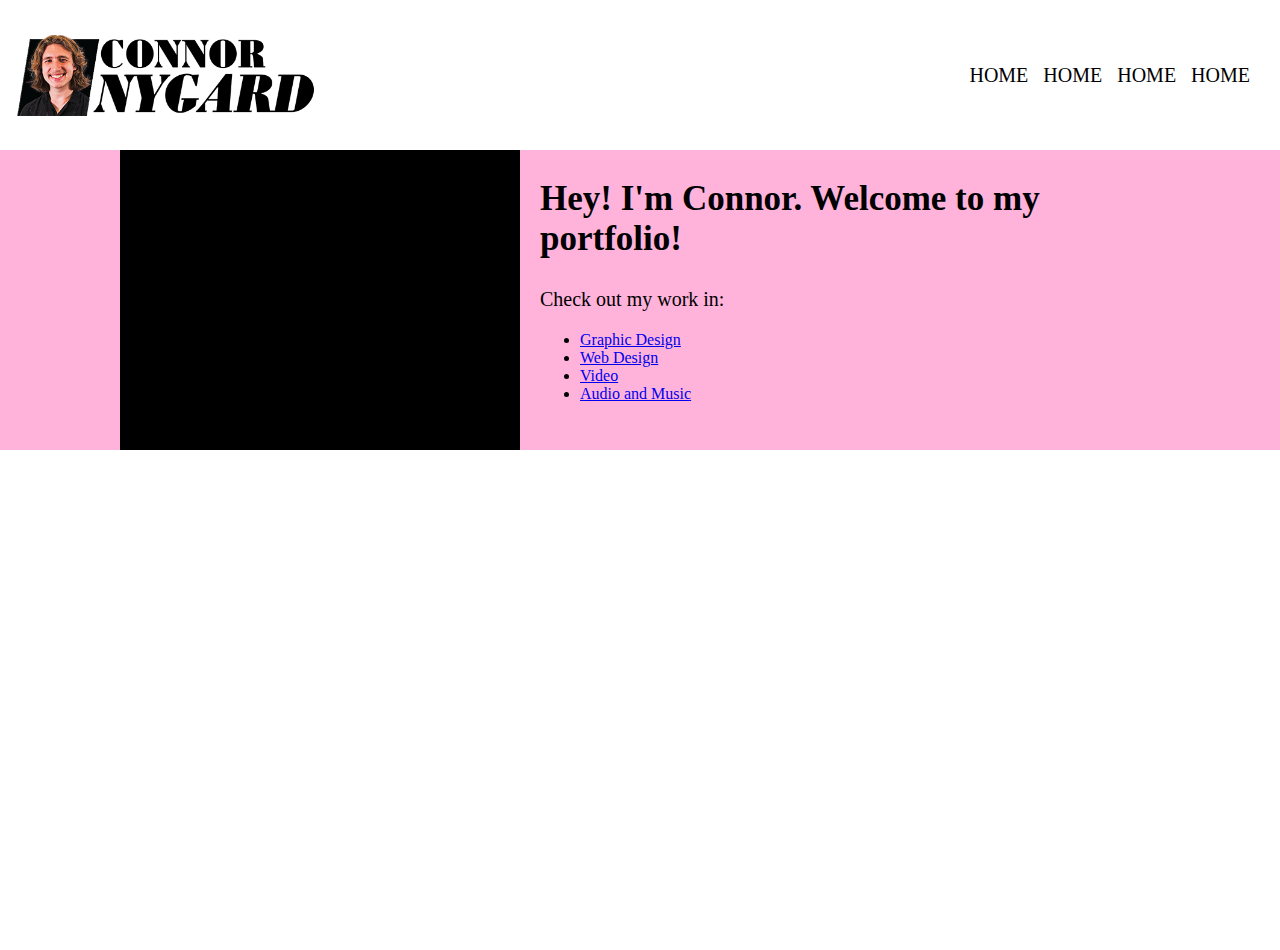
==== index.html @ 9d5c1427 "Update" ====
<!doctype html>
<html>
<head>
<meta charset="UTF-8">
<title>Connor Nygard</title>
<meta name="viewport" content="width=device-width, initial-scale=1.0">
<link href="portfolio.css" rel="stylesheet" type="text/css">
</head>
	

<body>
	
	<script>
  function toggleMenu() {
    const navMenu = document.getElementById('navMenu');
    navMenu.classList.toggle('show');
  }
</script>
	<div class="header">
		<a href="index.html">	<h1>Connor Nygard</h1></a>
	
		<button class="hamburger" onclick="toggleMenu()">
    <span></span>
    <span></span>
    <span></span>
  </button>
	  <ul id="navMenu">
    <li><a href="index.html">HOME</a></li>
    <li><a href="index.html">HOME</a></li>
	<li><a href="index.html">HOME</a></li>
	<li><a href="index.html">HOME</a></li>
    
  </ul>
		
	</div>
	
	<div class="project">
	

		<div class="projectimage">
			</div>
			<div class="projecttext">
		<h2>Hey! I'm Connor. Welcome to my portfolio!</h2>
		<p>Check out my work in:</p>
		<ul>
		<li><a href="index.html">Graphic Design</a></li>
    <li><a href="index.html">Web Design</a></li>
	<li><a href="index.html">Video</a></li>
	<li><a href="index.html">Audio and Music</a></li>
				</ul>
		
		
		
		</div>
	
	</div>

	
	<div class="banner2">
	
	

	
	</div>
</body>
</html>
---- portfolio.css ----
@charset "UTF-8";

* {
  box-sizing: border-box;
}

html, body {
  max-width: 100%;
  overflow-x: hidden;
}

body {
	
background-color: white;
padding: 0px;
margin: 0;
font-family: futura;
	
}

.hamburger {
  display: none;
  flex-direction: column;
  justify-content: space-between;
  width: 30px;
  height: 22px;
  background: none;
  border: none;
  cursor: pointer;
  margin-left: auto;
  margin-right: 20px;
  padding: 0;
}

.hamburger span {
  height: 3px;
  width: 100%;
  background-color: black;
  display: block;
  border-radius: 2px;
}

.header {
	
	height: 150px;
	width: 100%;
	background-color: white;
	padding: 0;
	margin: 0;
	display: flex;
	position: sticky; top: 0;
	align-items: center;
		
}

.header h1 {
    color: transparent;
    background-image: url("h1.png");
    background-repeat: none;
    background-size: cover;
    height: 97px;
    width: 300px;
    padding: none;
    margin-left: 15px;
}

.header a {
	
	text-decoration: none;
	color: black;
	
}

.header ul {
    float: right;
    text-align: right;
	margin-left: auto; /* This pushes the ul to the right */
    margin-right: 20px;
	font-size: 20px;
}
.header ul li {
	
	color: black;
	display: inline-block;
	padding-right: 10px;
	
	
}

.header li a:hover {
		

	text-decoration: underline;
		
	
	}


.project {
	
	display: flex;
	background-color: #ffb3db;
	margin: 0;
	padding: 0;
	 justify-content: center;
    
}

.projecttext {
	
	display: block;
	width: 50%;
	padding-left: 20px;
	padding-right: 20px;
}

.projecttext p {
	
	font-size: 20px;
}

.projecttext h2 {
	
	font-size: 35px;
}

.projectimage {
	
	align-items: center;  
	background-color: black;
	display: block;
	width: 400px;
	height: 300px;
	padding-left: 20px;
	padding-right: 20px;
}



.banner2 {
	
		display: block;
	height: 500px;
	background-color: white;
}

@media only screen and (max-width: 600px) {
	
  .header {
    display: flex;
    flex-direction: row;
    flex-wrap: wrap;
    align-items: center;
    height: auto;
    padding: 10px;
	  position: absolute;
  }

  .header h1 {
    margin: 0;
    flex: 1;
  }

  .hamburger {
    display: flex; /* show hamburger only on mobile */
  }

  .header ul {
    display: none;
    flex-direction: column;
    width: 100vw;
    padding: 0;
    margin-top: 10px;
  }

  .header ul.show {
    display: flex;
  }

  .header ul li {
    text-align: center;
    display: block;
  }
	
	.header li a {
		
	display: block;
	width: 100vw;
		padding: 5px;
		margin: none;
		
	}
	
	.header li a:hover {
		
		background-color: #ffb3db;
		color: white;
		text-decoration: none;
	}
	
	.projecttext {
	
	display: block;
	width: 100%;
		padding: none;
		margin: none;

}
	
.projectimage {
  background-color: black;
  width: 75%;
  height: 300px;
  padding: 0;
	margin: 0 auto;
	}
	
	.project {
	
	display: block;	
	background-color: #ffb3db;
	margin: 0;
	 justify-content: center;
		padding: 0;
		margin: 0;
		margin-top: 100px;
		width: 100vw;
    
}

}
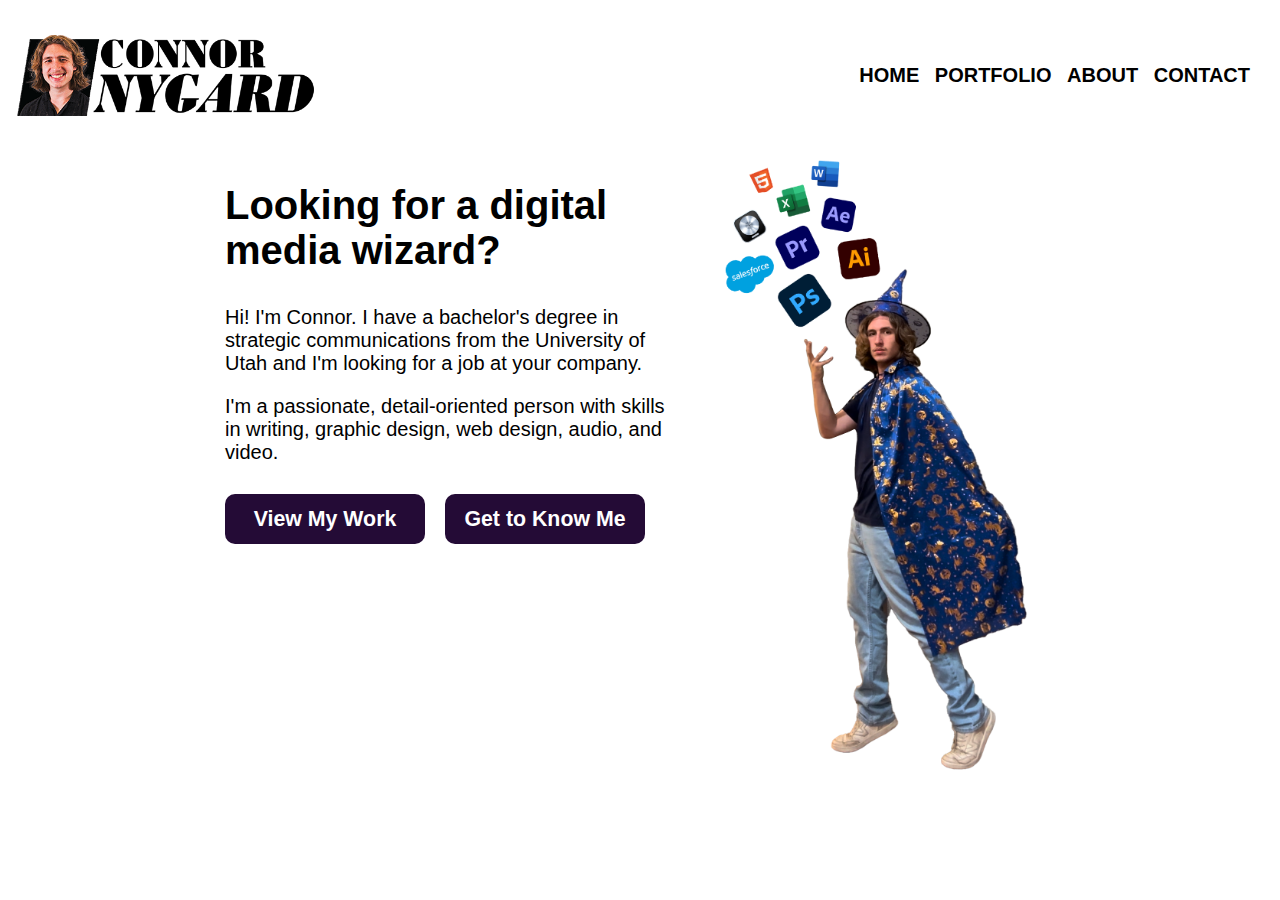
==== commit de5a3eaf: "WIZARD" ====
--- a/index.html
+++ b/index.html
@@ -15,6 +15,12 @@
     const navMenu = document.getElementById('navMenu');
     navMenu.classList.toggle('show');
   }
+		function toggleMenu() {
+  const navMenu = document.getElementById('navMenu');
+  const hamburger = document.querySelector('.hamburger');
+  navMenu.classList.toggle('show');
+  hamburger.classList.toggle('active'); // <-- add this
+}
 </script>
 	<div class="header">
 		<a href="index.html">	<h1>Connor Nygard</h1></a>
@@ -26,9 +32,9 @@
   </button>
 	  <ul id="navMenu">
     <li><a href="index.html">HOME</a></li>
-    <li><a href="index.html">HOME</a></li>
-	<li><a href="index.html">HOME</a></li>
-	<li><a href="index.html">HOME</a></li>
+    <li><a href="index.html">PORTFOLIO</a></li>
+	<li><a href="index.html">ABOUT</a></li>
+	<li><a href="index.html">CONTACT</a></li>
     
   </ul>
 		
@@ -36,31 +42,25 @@
 	
 	<div class="project">
 	
-
-		<div class="projectimage">
-			</div>
 			<div class="projecttext">
-		<h2>Hey! I'm Connor. Welcome to my portfolio!</h2>
-		<p>Check out my work in:</p>
-		<ul>
-		<li><a href="index.html">Graphic Design</a></li>
-    <li><a href="index.html">Web Design</a></li>
-	<li><a href="index.html">Video</a></li>
-	<li><a href="index.html">Audio and Music</a></li>
-				</ul>
+		<h2>Looking for a digital media wizard?</h2>
+				<p>Hi! I'm Connor. I have a bachelor's degree in strategic communications from the University of Utah and I'm looking for a job at your company.</p>
+				<p>I'm a passionate, detail-oriented person with skills in writing, graphic design, web design, audio, and video.</p>
+		
+				<div class="buttons">
+				<button>View My Work</button>
+		<button>Get to Know Me</button>
+		</div>
+		
+	  </div>
 		
 		
-		
-		</div>
+		<div class="projectimage">
+			<img src="wizard.png" width="350px">
+	  </div>
 	
 	</div>
 
-	
-	<div class="banner2">
-	
-	
 
-	
-	</div>
 </body>
 </html>
--- a/portfolio.css
+++ b/portfolio.css
@@ -7,6 +7,7 @@
 html, body {
   max-width: 100%;
   overflow-x: hidden;
+	font-family: helvetica;
 }
 
 body {
@@ -14,14 +15,14 @@
 background-color: white;
 padding: 0px;
 margin: 0;
-font-family: futura;
 	
 }
 
 .hamburger {
   display: none;
   flex-direction: column;
-  justify-content: space-between;
+  justify-content: center;
+  align-items: center;
   width: 30px;
   height: 22px;
   background: none;
@@ -33,24 +34,41 @@
 }
 
 .hamburger span {
-  height: 3px;
+  height: 5px;
   width: 100%;
-  background-color: black;
   display: block;
   border-radius: 2px;
+  background-color: black;
+  transition: all 0.3s ease;
+  margin: 3px 0;
 }
 
 .header {
 	
+	font-weight: bold;
 	height: 150px;
 	width: 100%;
-	background-color: white;
 	padding: 0;
 	margin: 0;
 	display: flex;
 	position: sticky; top: 0;
 	align-items: center;
+	background-color: white;
+
+
 		
+}
+
+.hamburger.active span:nth-child(1) {
+  transform: rotate(45deg) translate(5px, 5px);
+}
+
+.hamburger.active span:nth-child(2) {
+  opacity: 0;
+}
+
+.hamburger.active span:nth-child(3) {
+  transform: rotate(-45deg) translate(5px, -5px);
 }
 
 .header h1 {
@@ -67,6 +85,8 @@
 .header a {
 	
 	text-decoration: none;
+	font-family: helvetica;
+	font: bold;
 	color: black;
 	
 }
@@ -98,13 +118,17 @@
 
 .project {
 	
+	color: black;
 	display: flex;
-	background-color: #ffb3db;
-	margin: 0;
+	background-color: white;
+	margin: 0 auto;
 	padding: 0;
 	 justify-content: center;
+	width: 75vw;
     
-}
+
+}
+
 
 .projecttext {
 	
@@ -121,16 +145,14 @@
 
 .projecttext h2 {
 	
-	font-size: 35px;
+	font-size: 30pt;
+	font-weight: bold;
 }
 
 .projectimage {
 	
 	align-items: center;  
-	background-color: black;
 	display: block;
-	width: 400px;
-	height: 300px;
 	padding-left: 20px;
 	padding-right: 20px;
 }
@@ -142,6 +164,35 @@
 		display: block;
 	height: 500px;
 	background-color: white;
+
+}
+
+button {
+	
+	width: 200px;
+	height: 50px;
+	border: none;
+	border-radius: 10px;
+	background-color: #240B36;
+	color: white;
+	font-size: 16pt;
+	font-weight: bold;
+	
+}
+
+.buttons {
+	display: flex;
+  gap: 20px;
+  margin-top: 30px;
+	
+	
+}
+
+button:hover {
+	
+	background-color: white;
+	color: #240B36;
+	border: medium;
 }
 
 @media only screen and (max-width: 600px) {
@@ -153,7 +204,9 @@
     align-items: center;
     height: auto;
     padding: 10px;
-	  position: absolute;
+    position: sticky; /* changed from absolute to sticky */
+    top: 0;
+    z-index: 10;
   }
 
   .header h1 {
@@ -168,6 +221,7 @@
   .header ul {
     display: none;
     flex-direction: column;
+    align-items: center; /* centers the entire menu */
     width: 100vw;
     padding: 0;
     margin-top: 10px;
@@ -180,52 +234,40 @@
   .header ul li {
     text-align: center;
     display: block;
-  }
-	
-	.header li a {
-		
-	display: block;
-	width: 100vw;
-		padding: 5px;
-		margin: none;
-		
-	}
-	
-	.header li a:hover {
-		
-		background-color: #ffb3db;
-		color: white;
-		text-decoration: none;
-	}
-	
-	.projecttext {
-	
-	display: block;
-	width: 100%;
-		padding: none;
-		margin: none;
-
-}
-	
-.projectimage {
-  background-color: black;
-  width: 75%;
-  height: 300px;
-  padding: 0;
-	margin: 0 auto;
-	}
-	
-	.project {
-	
-	display: block;	
-	background-color: #ffb3db;
-	margin: 0;
-	 justify-content: center;
-		padding: 0;
-		margin: 0;
-		margin-top: 100px;
-		width: 100vw;
-    
-}
-
-}
+    width: 100%; /* ensures full-width clickable links */
+  }
+
+  .header li a {
+    display: block;
+    width: 100%;
+    padding: 10px 0;
+    text-align: center;
+  }
+
+  .header li a:hover {
+    background-color: #240B36;
+    color: white;
+    text-decoration: none;
+  }
+
+  .project {
+    display: block;	
+    margin: 50px auto 0 auto; 
+    padding: 0;
+    width: 75vw;
+  }
+
+  .projecttext {
+    display: block;
+    width: 100%;
+    padding: 0;
+    margin: 0;
+  }
+
+  .projectimage {
+    width: 75%;
+    padding: 0;
+    margin: 0 auto;
+	  margin-top: 50px;
+  }
+}
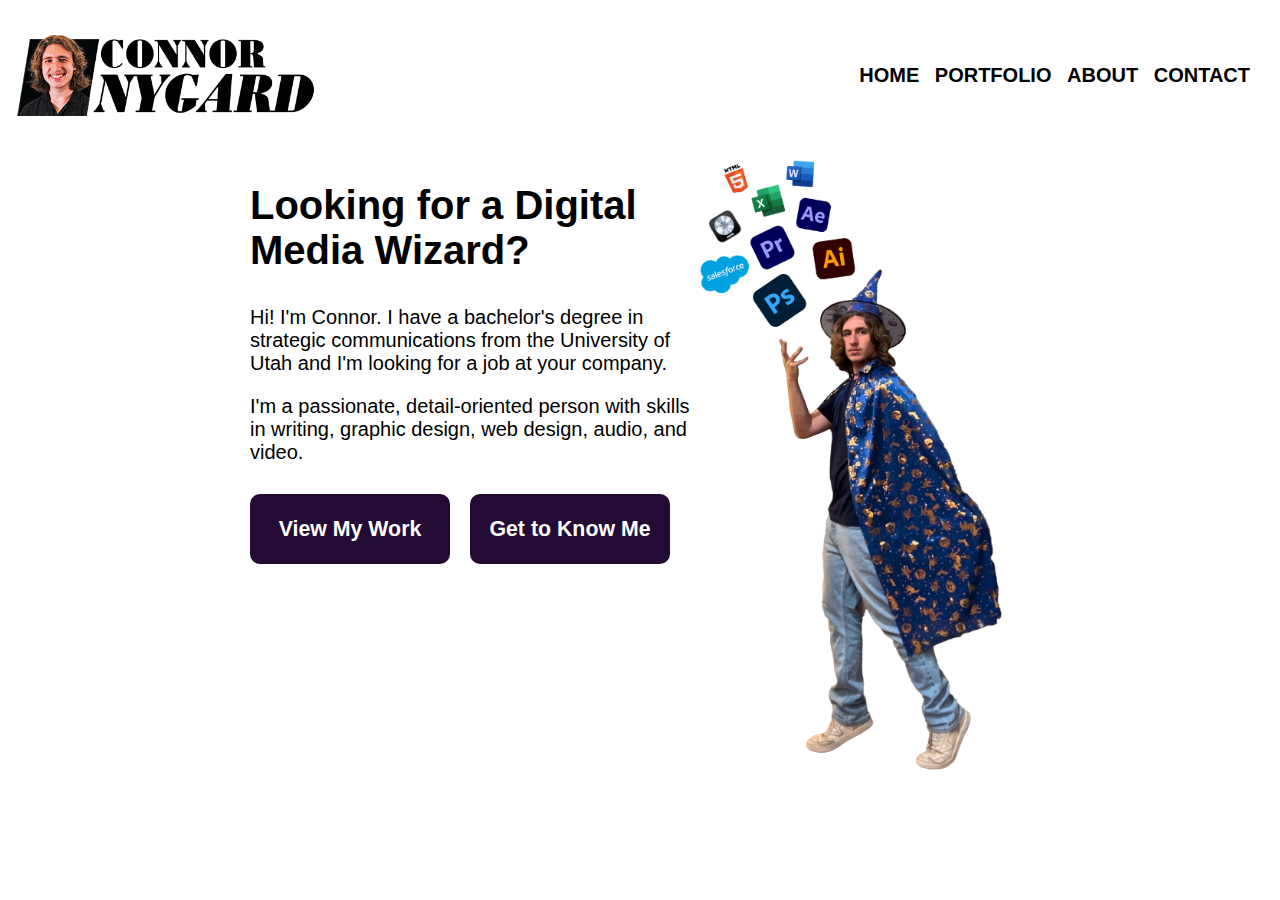
==== commit ebfc32c4: "Update index.html" ====
--- a/index.html
+++ b/index.html
@@ -43,7 +43,7 @@
 	<div class="project">
 	
 			<div class="projecttext">
-		<h2>Looking for a digital media wizard?</h2>
+		<h2>Looking for a Digital Media Wizard?</h2>
 				<p>Hi! I'm Connor. I have a bachelor's degree in strategic communications from the University of Utah and I'm looking for a job at your company.</p>
 				<p>I'm a passionate, detail-oriented person with skills in writing, graphic design, web design, audio, and video.</p>
 		
--- a/portfolio.css
+++ b/portfolio.css
@@ -33,6 +33,10 @@
   padding: 0;
 }
 
+.hamburger:hover {
+  background: none !important;
+}
+
 .hamburger span {
   height: 5px;
   width: 100%;
@@ -155,22 +159,15 @@
 	display: block;
 	padding-left: 20px;
 	padding-right: 20px;
-}
-
-
-
-.banner2 {
-	
-		display: block;
-	height: 500px;
-	background-color: white;
-
-}
+	  margin-left: -50px;
+}
+
+
 
 button {
 	
 	width: 200px;
-	height: 50px;
+	height: 70px;
 	border: none;
 	border-radius: 10px;
 	background-color: #240B36;
@@ -190,9 +187,9 @@
 
 button:hover {
 	
-	background-color: white;
+	background-color: white; 
 	color: #240B36;
-	border: medium;
+	border: 2px solid #240B36;
 }
 
 @media only screen and (max-width: 600px) {
@@ -269,5 +266,6 @@
     padding: 0;
     margin: 0 auto;
 	  margin-top: 50px;
-  }
-}
+	
+  }
+}
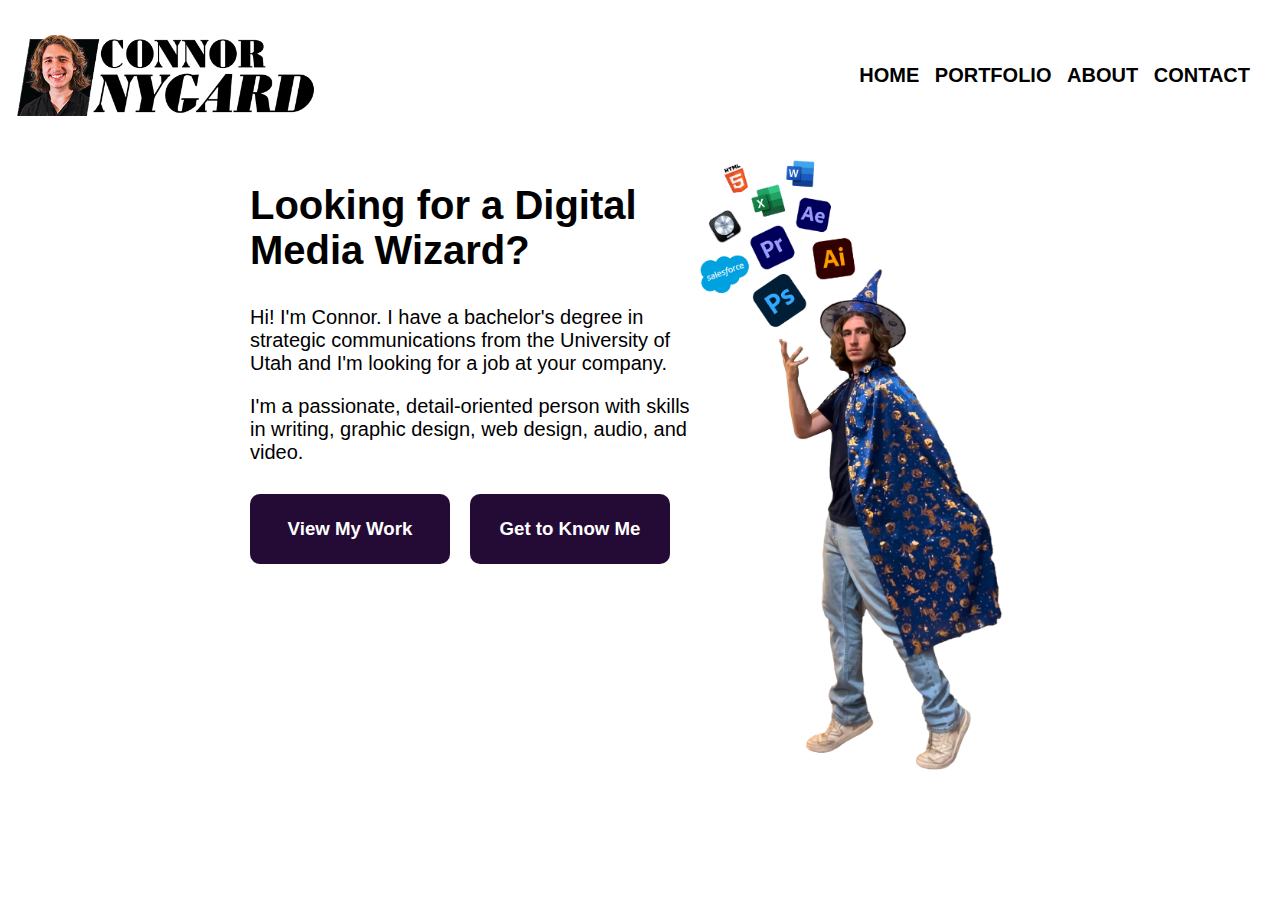
==== commit d9a14965: "Buttons fix" ====
--- a/index.html
+++ b/index.html
@@ -48,8 +48,8 @@
 				<p>I'm a passionate, detail-oriented person with skills in writing, graphic design, web design, audio, and video.</p>
 		
 				<div class="buttons">
-				<button>View My Work</button>
-		<button>Get to Know Me</button>
+				<button class="big">View My Work</button>
+		<button class="big">Get to Know Me</button>
 		</div>
 		
 	  </div>
--- a/portfolio.css
+++ b/portfolio.css
@@ -164,7 +164,17 @@
 
 
 
-button {
+
+
+.buttons {
+	display: flex;
+  gap: 20px;
+  margin-top: 30px;
+	
+	
+}
+
+.big {
 	
 	width: 200px;
 	height: 70px;
@@ -172,20 +182,11 @@
 	border-radius: 10px;
 	background-color: #240B36;
 	color: white;
-	font-size: 16pt;
+	font-size: 14pt;
 	font-weight: bold;
 	
 }
-
-.buttons {
-	display: flex;
-  gap: 20px;
-  margin-top: 30px;
-	
-	
-}
-
-button:hover {
+.big:hover {
 	
 	background-color: white; 
 	color: #240B36;
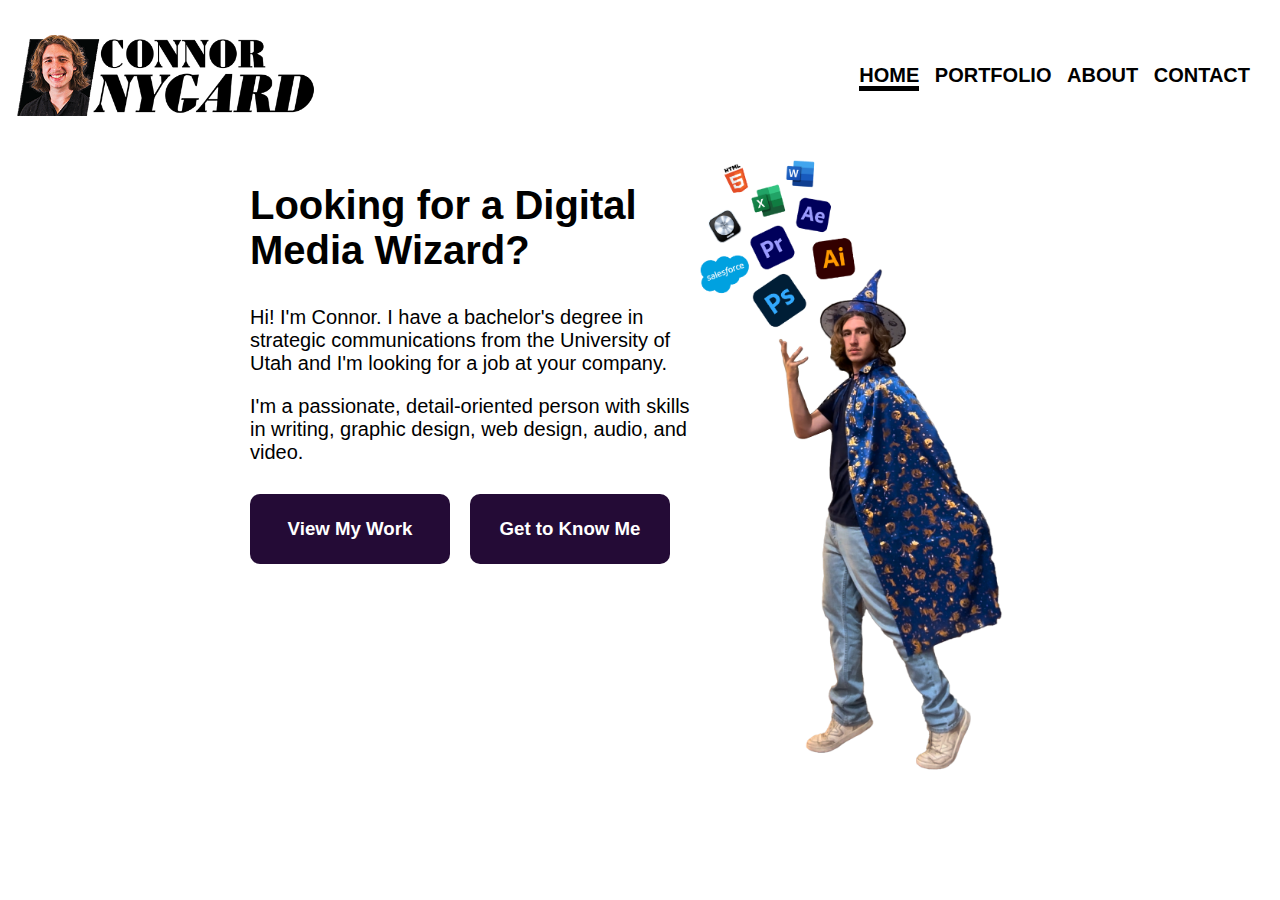
==== commit 08b21f56: "Underline" ====
--- a/index.html
+++ b/index.html
@@ -31,7 +31,7 @@
     <span></span>
   </button>
 	  <ul id="navMenu">
-    <li><a href="index.html">HOME</a></li>
+    <li><a class="active" href="index.html">HOME</a></li>
     <li><a href="index.html">PORTFOLIO</a></li>
 	<li><a href="index.html">ABOUT</a></li>
 	<li><a href="index.html">CONTACT</a></li>
--- a/portfolio.css
+++ b/portfolio.css
@@ -92,7 +92,12 @@
 	font-family: helvetica;
 	font: bold;
 	color: black;
-	
+
+}
+
+.header .active  {
+	
+	border-bottom: 5px solid;
 }
 
 .header ul {
@@ -111,13 +116,7 @@
 	
 }
 
-.header li a:hover {
-		
-
-	text-decoration: underline;
-		
-	
-	}
+
 
 
 .project {
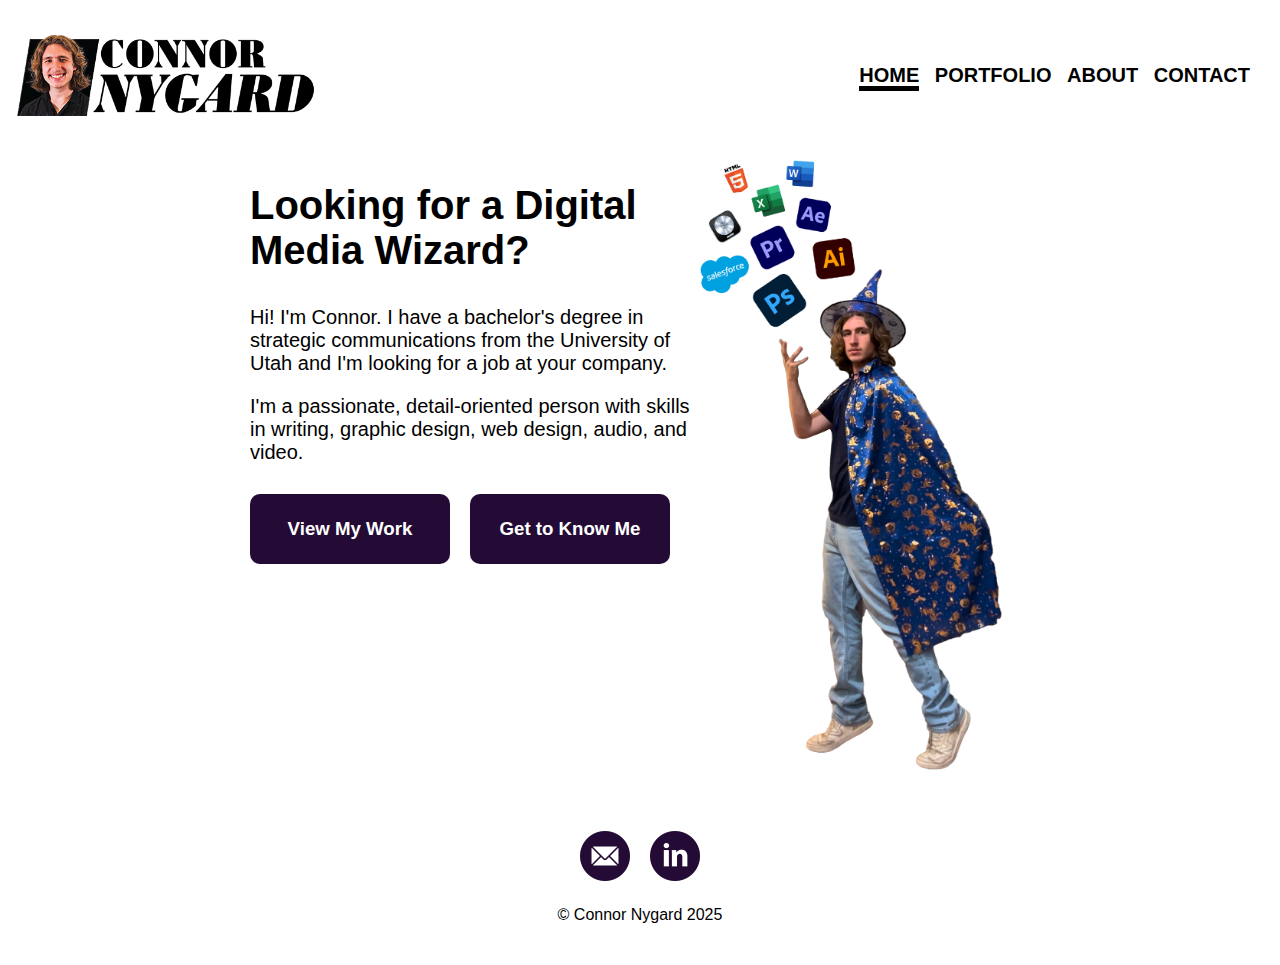
==== commit 70f13012: "Footer" ====
--- a/index.html
+++ b/index.html
@@ -60,6 +60,16 @@
 	  </div>
 	
 	</div>
+	
+	<footer>
+		<div class="icons">
+	<a href="mailto:connoranygard@gmail.com" class="icon" id="email"><div>Email</div></a>
+		
+	<a href="https://www.linkedin.com/in/canygard/" class="icon" id="linkedin"><div >LinkedIn</div></a>
+			</div>
+	<p>© Connor Nygard 2025</p>
+	
+	</footer>
 
 
 </body>
--- a/portfolio.css
+++ b/portfolio.css
@@ -173,6 +173,8 @@
 	
 }
 
+
+
 .big {
 	
 	width: 200px;
@@ -192,6 +194,70 @@
 	border: 2px solid #240B36;
 }
 
+footer {
+	
+	padding-top: 50px;
+	padding: 25px;
+	margin: 0 auto;
+	width: 100vw;
+	text-align: center;
+	
+}
+
+footer p {
+	
+	margin-top: 25px;
+	text-align: center;
+}
+
+.icons {
+	
+	margin-top: 30px;
+	display: inline-flex;
+	gap: 20px;
+	
+	
+}
+
+.icon {
+	
+	display: block;
+	width: 50px;
+	height: 50px;
+	margin: 0 auto;
+	color: transparent;
+	background-size: cover;
+	
+	
+}
+
+footer a {
+	
+	width: 50px;
+	height: 50px;
+	color: transparent;
+	margin: 0 auto;
+}
+
+#email {
+	
+	background-image: url(email.png)
+}
+
+#linkedin {
+	
+	background-image: url(linkedin.png)
+}
+
+#email:hover {
+	
+	background-image: url(emailhover.png);
+}
+
+#linkedin:hover {
+	
+	background-image: url(linkedinhover.png);
+}
 @media only screen and (max-width: 600px) {
 	
   .header {
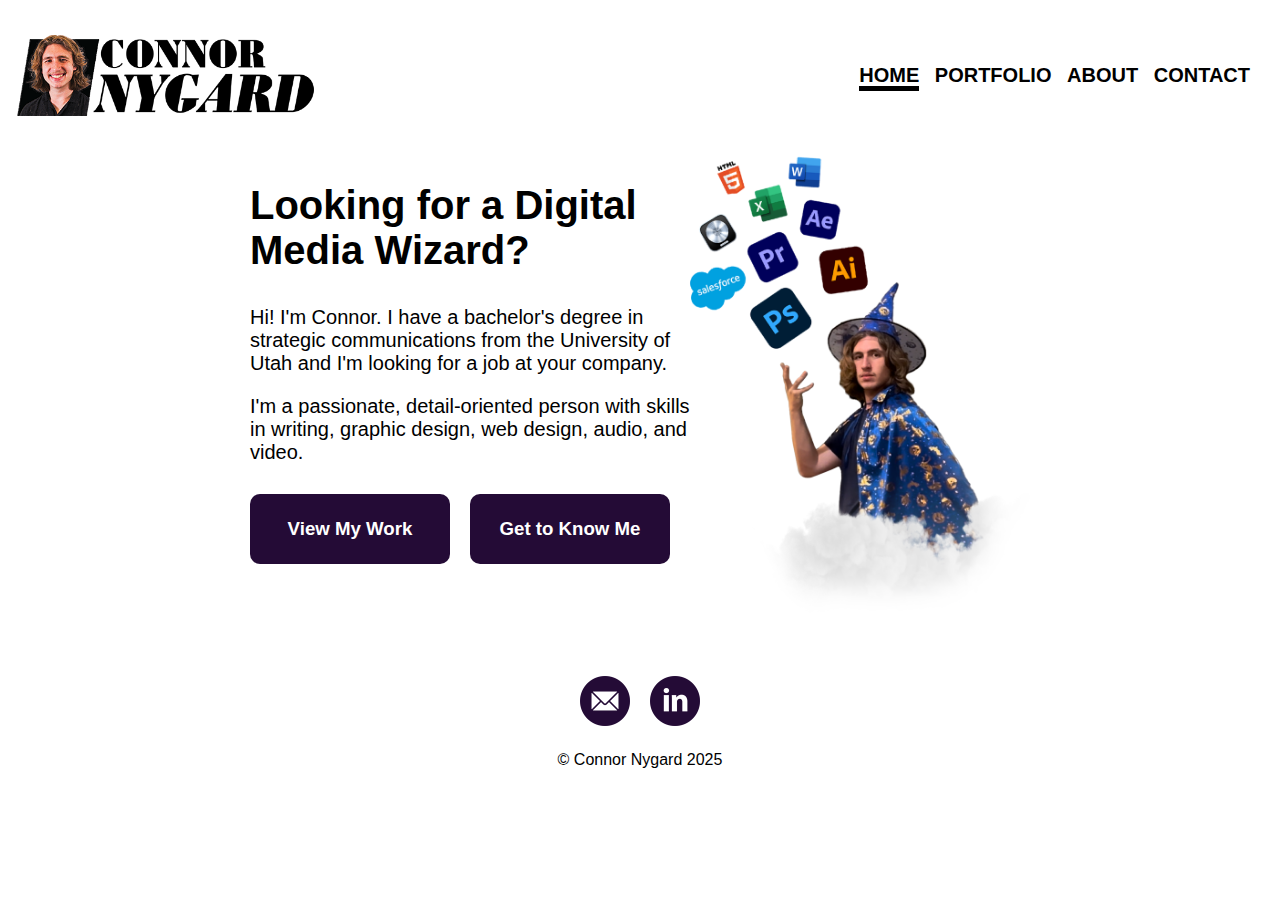
==== commit 8039cd41: "smoky" ====
--- a/index.html
+++ b/index.html
@@ -56,7 +56,7 @@
 		
 		
 		<div class="projectimage">
-			<img src="wizard.png" width="350px">
+			<img src="wizard-smoky.png" width="350px">
 	  </div>
 	
 	</div>
--- a/portfolio.css
+++ b/portfolio.css
@@ -334,4 +334,6 @@
 	  margin-top: 50px;
 	
   }
-}
+	
+	
+}
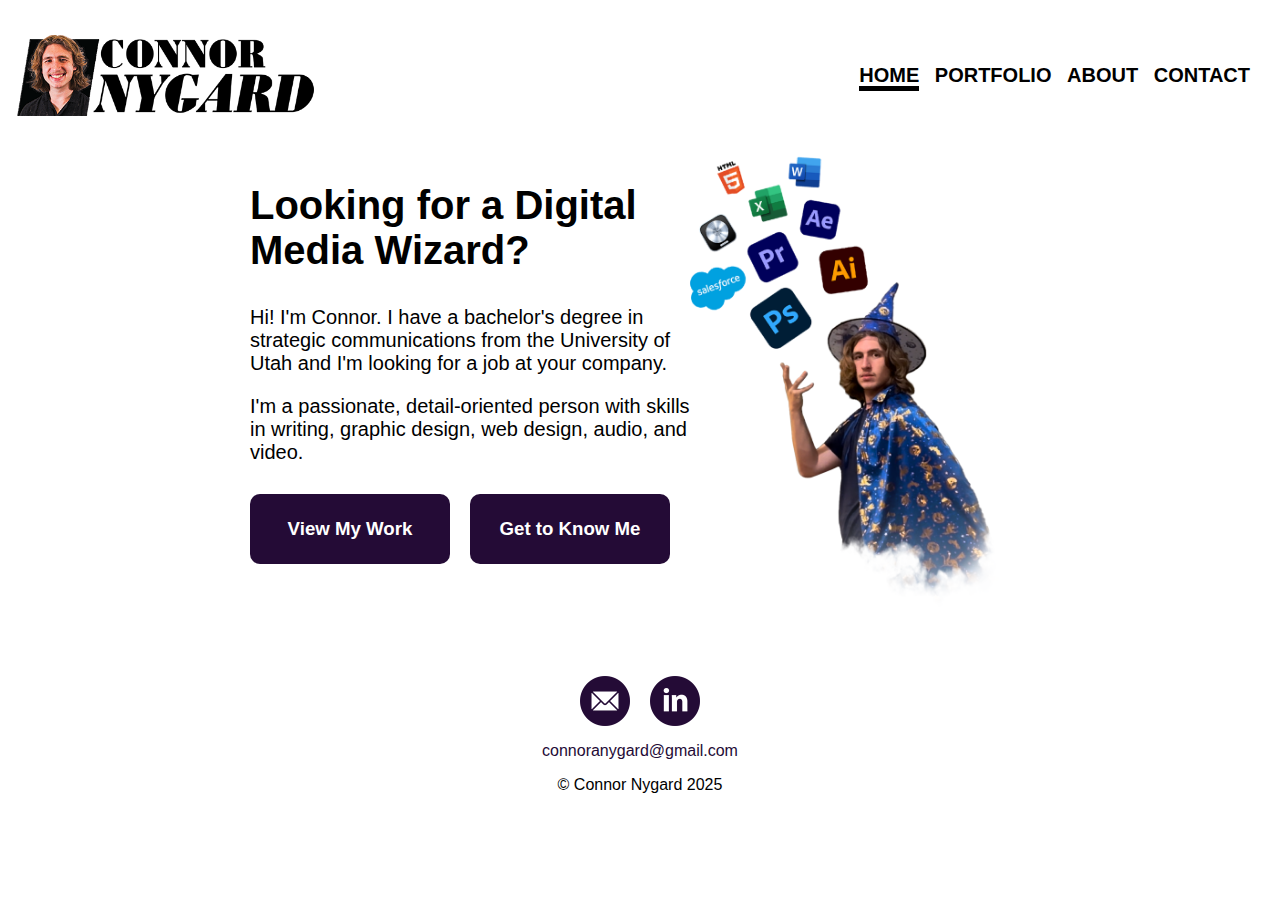
==== commit cc9ae740: "Footer adjustments" ====
--- a/index.html
+++ b/index.html
@@ -67,7 +67,9 @@
 		
 	<a href="https://www.linkedin.com/in/canygard/" class="icon" id="linkedin"><div >LinkedIn</div></a>
 			</div>
+		<p><a href="mailto:connoranygard@gmail.com">connoranygard@gmail.com</a></p>
 	<p>© Connor Nygard 2025</p>
+	
 	
 	</footer>
 
--- a/portfolio.css
+++ b/portfolio.css
@@ -205,8 +205,7 @@
 }
 
 footer p {
-	
-	margin-top: 25px;
+
 	text-align: center;
 }
 
@@ -235,9 +234,11 @@
 	
 	width: 50px;
 	height: 50px;
-	color: transparent;
 	margin: 0 auto;
-}
+	color: #240B36;
+	text-decoration: none;
+}
+
 
 #email {
 	
